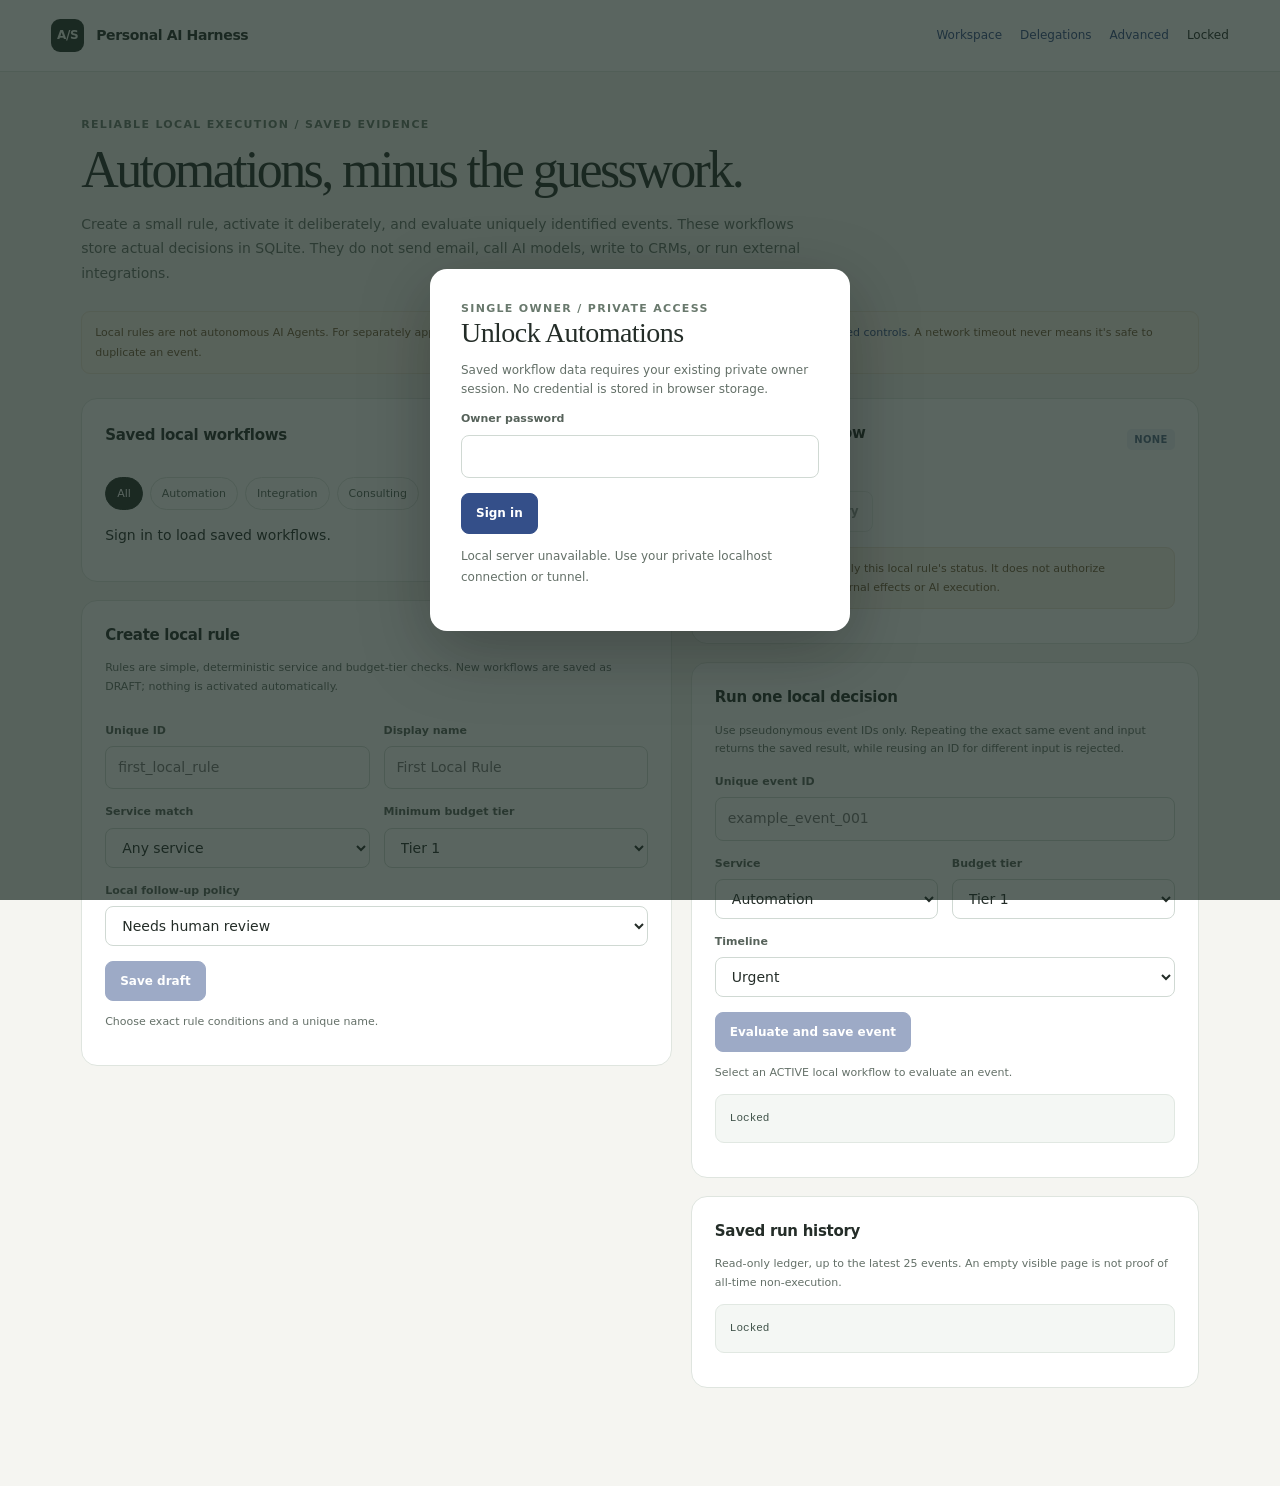
==== web/automations.html @ c01de797 "feat(ui): real categorized local Automation Library with durable event history" ====
<!doctype html>
<html lang="en">
<head>
<meta charset="utf-8">
<meta name="viewport" content="width=device-width, initial-scale=1">
<meta name="referrer" content="no-referrer">
<title>Automations | Personal AI Harness</title>
<style>
:root{font:14px/1.55 Inter,ui-sans-serif,system-ui,-apple-system,"Segoe UI",sans-serif;color:#242d28;background:#f5f5f1;--paper:#fff;--line:#dfe5df;--muted:#647068;--blue:#344f89;--ink:#242d28}
*{box-sizing:border-box}body{margin:0;min-height:100vh}a{color:var(--blue);text-decoration:none}button,input,select{font:inherit}button{cursor:pointer}button:disabled{opacity:.48;cursor:not-allowed}a:focus-visible,button:focus-visible,input:focus-visible,select:focus-visible{outline:3px solid #819bc7;outline-offset:2px}[hidden]{display:none!important}
header{background:#fff;border-bottom:1px solid var(--line);padding:19px clamp(20px,4vw,52px);display:flex;justify-content:space-between;align-items:center;gap:20px;flex-wrap:wrap}.identity{display:flex;align-items:center;gap:12px;font-weight:700;letter-spacing:-.025em}.mark{background:#24302a;color:#f0f6ef;width:33px;height:33px;border-radius:9px;display:grid;place-items:center;font-size:12px}nav{display:flex;align-items:center;gap:18px;font-size:12px;flex-wrap:wrap}
main{max-width:1220px;margin:0 auto;padding:44px clamp(20px,4vw,52px) 80px}.eyebrow{font-size:11px;letter-spacing:.12em;text-transform:uppercase;font-weight:750;color:#69796d}h1{font:400 clamp(33px,4.8vw,52px)/1.13 Georgia,serif;letter-spacing:-.05em;margin:8px 0 12px}h2{font-size:15px;margin:0 0 12px;letter-spacing:-.02em}h3{font-size:13px;margin:0}.lede{max-width:720px;color:var(--muted);line-height:1.75;margin:0 0 26px}
.columns{display:grid;grid-template-columns:minmax(0,1fr) minmax(0,.86fr);gap:19px;align-items:start}.panel{background:#fff;border:1px solid var(--line);border-radius:16px;padding:23px;margin-bottom:18px;min-width:0}.split{display:flex;justify-content:space-between;align-items:center;gap:13px;flex-wrap:wrap}.muted{color:var(--muted);font-size:11px;line-height:1.7}.status{color:var(--muted);font-size:11px;line-height:1.75;overflow-wrap:anywhere}.status.error{color:#a1433c}.notice{background:#f9f5eb;color:#745c39;border:1px solid #ece3d2;border-radius:9px;padding:11px 13px;font-size:11px;line-height:1.75}
.field{margin-top:14px}.field label,label.form-label{display:block;font-size:11px;font-weight:670;color:#56625a;margin:0 0 7px}input,select{width:100%;border:1px solid #d0d9d3;background:white;border-radius:8px;padding:10px 12px;color:var(--ink);outline:none}input:focus,select:focus{border-color:#8198bc;box-shadow:0 0 0 3px #9daed226}.fields{display:grid;grid-template-columns:repeat(2,minmax(0,1fr));gap:0 14px}.wide{grid-column:1/-1}
.button{border:1px solid #d0dad3;background:white;padding:10px 14px;border-radius:8px;color:#26342e;font-size:12px;font-weight:650}.button:hover{background:#f4f7f5}.button.primary{background:var(--blue);border-color:var(--blue);color:#fff}.button.primary:hover{background:#293f70}.buttons{display:flex;gap:8px;align-items:center;flex-wrap:wrap;margin-top:15px}.filters{display:flex;gap:7px;flex-wrap:wrap;margin:15px 0}.filters button{font-size:11px;border:1px solid #dce3dd;border-radius:20px;padding:7px 11px;color:#56655b;background:white}.filters button.active{background:#25312b;border-color:#25312b;color:white}
.cards{display:grid;grid-template-columns:repeat(auto-fit,minmax(215px,1fr));gap:11px}.automation{display:flex;flex-direction:column;gap:9px;text-align:left;padding:17px;border:1px solid #dee5df;border-radius:11px;background:#fff;min-height:143px}.automation:hover,.automation.selected{border-color:#839bb7;background:#f7f9fc}.automation strong{font-size:13px}.automation small{font-size:11px;color:var(--muted)}.automation .meta{margin-top:auto}.tag{display:inline-block;font-size:10px;font-weight:750;letter-spacing:.04em;text-transform:uppercase;background:#eef2f8;color:#516887;border-radius:5px;padding:3px 7px}.tag.draft{background:#f7f2e9;color:#81613e}
dl{display:grid;grid-template-columns:145px 1fr;gap:8px;margin:14px 0;font-size:11px}dt{color:var(--muted)}dd{margin:0;overflow-wrap:anywhere}
.receipt{white-space:pre-wrap;overflow-wrap:anywhere;background:#f4f7f4;border:1px solid #e1e8e2;border-radius:9px;max-height:270px;overflow:auto;font:11px/1.75 ui-monospace,Consolas,monospace;padding:14px;color:#40534a}
.gate{position:fixed;inset:0;background:#172720b5;display:grid;place-items:center;padding:18px;z-index:10}.login{background:#fff;max-width:420px;width:100%;border-radius:17px;padding:31px;box-shadow:0 20px 70px #0004}.login h2{font:400 28px Georgia,serif}.login p{font-size:12px;color:var(--muted)}
@media(max-width:925px){.columns{grid-template-columns:1fr}}@media(max-width:550px){main{padding:29px 15px 60px}.panel{padding:17px}.fields{grid-template-columns:1fr}.filters{gap:5px}dl{grid-template-columns:1fr;gap:1px}dd{margin-bottom:8px}}
</style>
</head>
<body>
<header><div class="identity"><span class="mark">A/S</span>Personal AI Harness</div>
<nav aria-label="Sections"><a href="/workspace">Workspace</a><a href="/delegations">Delegations</a><a href="/mission">Advanced</a><span id="session">Checking session</span><button class="button" id="logout" type="button" hidden>Sign out</button></nav></header>
<main>
 <div class="eyebrow">Reliable local execution / saved evidence</div>
 <h1>Automations, minus the guesswork.</h1>
 <p class="lede">Create a small rule, activate it deliberately, and evaluate uniquely identified events. These workflows store actual decisions in SQLite. They do not send email, call AI models, write to CRMs, or run external integrations.</p>
 <div class="notice">Local rules are not autonomous AI Agents. For separately approved schedules, provider connections and outbound delivery, use <a href="/mission">Advanced controls</a>. A network timeout never means it's safe to duplicate an event.</div>
 <div class="columns" style="margin-top:24px">
  <div>
   <section class="panel" aria-label="Saved local workflows">
    <div class="split"><h2>Saved local workflows</h2><button class="button" id="refresh" type="button">Refresh</button></div>
    <div class="filters" aria-label="Service filters"><button type="button" class="active" data-filter="all">All</button><button type="button" data-filter="automation">Automation</button><button type="button" data-filter="integration">Integration</button><button type="button" data-filter="consulting">Consulting</button></div>
    <div class="cards" id="workflows" aria-live="polite"><span class="status">Sign in to load saved workflows.</span></div>
    <p id="workflow-count" class="status"></p>
   </section>
   <section class="panel" aria-label="Create a local rule">
    <h2>Create local rule</h2>
    <p class="muted">Rules are simple, deterministic service and budget-tier checks. New workflows are saved as DRAFT; nothing is activated automatically.</p>
    <form id="create-form" class="fields">
     <div class="field"><label for="new-id">Unique ID</label><input id="new-id" required maxlength="40" pattern="[a-z][a-z0-9_-]{2,39}" autocomplete="off" spellcheck="false" placeholder="first_local_rule"></div>
     <div class="field"><label for="new-name">Display name</label><input id="new-name" required maxlength="50" pattern="[A-Za-z0-9][A-Za-z0-9 ]{2,49}" autocomplete="off" placeholder="First Local Rule"></div>
     <div class="field"><label for="new-filter">Service match</label><select id="new-filter"><option value="any">Any service</option><option value="automation">Automation</option><option value="integration">Integration</option><option value="consulting">Consulting</option></select></div>
     <div class="field"><label for="new-budget">Minimum budget tier</label><select id="new-budget"><option value="1">Tier 1</option><option value="2">Tier 2</option><option value="3">Tier 3</option></select></div>
     <div class="field wide"><label for="new-policy">Local follow-up policy</label><select id="new-policy"><option value="review_required">Needs human review</option><option value="draft_only">Draft-only decision</option></select></div>
     <div class="wide buttons"><button class="button primary" id="create" type="submit">Save draft</button></div>
    </form>
    <p id="create-status" class="status" role="status" aria-live="polite">Choose exact rule conditions and a unique name.</p>
   </section>
  </div>
  <div>
   <section class="panel" aria-label="Current rule">
    <div class="split"><h2>Selected workflow</h2><span id="chosen-status" class="tag">None</span></div>
    <div id="workflow-details" class="status">Choose a saved rule to inspect its exact settings, version, and run count.</div>
    <div class="buttons"><button class="button primary" id="activate" type="button" hidden>Activate reviewed rule</button><button class="button" id="refresh-history" type="button" disabled>Inspect run history</button></div>
    <p class="notice" style="margin-top:15px">Activation changes only this local rule's status. It does not authorize scheduled tasks, external effects or AI execution.</p>
   </section>
   <section class="panel" aria-label="Evaluate one event">
    <h2>Run one local decision</h2>
    <p class="muted">Use pseudonymous event IDs only. Repeating the exact same event and input returns the saved result, while reusing an ID for different input is rejected.</p>
    <form id="run-form">
     <div class="field"><label for="event-id">Unique event ID</label><input id="event-id" required maxlength="60" pattern="[A-Za-z0-9_-]{3,60}" autocomplete="off" spellcheck="false" placeholder="example_event_001"></div>
     <div class="fields">
      <div class="field"><label for="service">Service</label><select id="service"><option value="automation">Automation</option><option value="integration">Integration</option><option value="consulting">Consulting</option></select></div>
      <div class="field"><label for="budget">Budget tier</label><select id="budget"><option value="1">Tier 1</option><option value="2">Tier 2</option><option value="3">Tier 3</option></select></div>
      <div class="field wide"><label for="timeline">Timeline</label><select id="timeline"><option value="urgent">Urgent</option><option value="soon">Soon</option><option value="flexible">Flexible</option></select></div>
     </div>
     <div class="buttons"><button class="button primary" id="run" type="submit" disabled>Evaluate and save event</button></div>
    </form>
    <p id="run-status" class="status" role="status" aria-live="polite">Select an ACTIVE local workflow to evaluate an event.</p>
    <pre id="receipt" class="receipt" aria-live="polite">No event evaluated in this session.</pre>
   </section>
   <section class="panel" aria-label="Saved evidence">
    <h2>Saved run history</h2>
    <p class="muted">Read-only ledger, up to the latest 25 events. An empty visible page is not proof of all-time non-execution.</p>
    <pre id="history" class="receipt" aria-live="polite">Choose a workflow and inspect history.</pre>
   </section>
  </div>
 </div>
</main>
<div id="gate" class="gate"><form id="login-form" class="login"><div class="eyebrow">Single owner / private access</div><h2>Unlock Automations</h2><p>Saved workflow data requires your existing private owner session. No credential is stored in browser storage.</p><label class="form-label" for="password">Owner password</label><input id="password" type="password" autocomplete="current-password" required><div class="buttons"><button class="button primary" id="login" type="submit">Sign in</button></div><p id="login-status" class="status" role="status" aria-live="polite"></p></form></div>
<script>
"use strict";
const el=id=>document.getElementById(id);
let csrf="",items=[],current=null,filter="all",busy=false,sessionEpoch=0;
function setStatus(id,value,error=false){const t=el(id);t.textContent=value;t.classList.toggle("error",error)}
function lock(message){
 csrf="";sessionEpoch++;items=[];current=null;busy=false;
 el("gate").hidden=false;el("logout").hidden=true;el("session").textContent="Locked";
 el("workflows").textContent="Sign in to load saved workflows.";el("workflow-count").textContent="";
 el("workflow-details").textContent="Locked";el("history").textContent="Locked";
 el("receipt").textContent="Locked";el("chosen-status").textContent="None";
 el("password").value="";el("event-id").value="";
 setStatus("login-status",message||"Sign in to continue.");setControls();
}
async function api(path,body){
 const method=body===undefined?"GET":"POST",headers={};
 if(method==="POST"){headers["Content-Type"]="application/json";headers["X-AAS-CSRF"]=csrf}
 let response;try{response=await fetch(path,{method,headers,credentials:"same-origin",cache:"no-store",
 ...(body===undefined?{}:{body:JSON.stringify(body)})})}catch(e){throw Error("connection_failed")}
 let data;try{data=await response.json()}catch(e){throw Error("invalid_server_response")}
 if(!response.ok){if(response.status===401)lock("Session expired. Sign in again.");throw Error(data.error||"request_failed")}
 return data;
}
function setControls(){
 const usable=!!csrf&&!busy;
 el("refresh").disabled=!usable;el("create").disabled=!usable;
 el("run").disabled=!usable||current?.status!=="ACTIVE";
 el("refresh-history").disabled=!usable||!current;
 el("activate").hidden=current?.status!=="DRAFT";el("activate").disabled=!usable||current?.status!=="DRAFT";
}
function renderItems(){
 const list=el("workflows");list.replaceChildren();
 const filtered=items.filter(w=>filter==="all"||w.service_filter===filter);
 el("workflow-count").textContent=filtered.length+" shown · "+items.length+" saved (maximum 50)";
 if(!filtered.length){list.textContent=items.length?"No workflows match this category.":"No saved workflows yet. Create a local draft below.";return}
 for(const w of filtered){
  const card=document.createElement("button");card.type="button";
  card.className="automation"+(w.workflow_id===current?.workflow_id?" selected":"");
  const tag=document.createElement("span");tag.className="tag"+(w.status==="DRAFT"?" draft":"");tag.textContent=w.status;
  const title=document.createElement("strong");title.textContent=w.display_name;
  const details=document.createElement("small");details.textContent=(w.service_filter==="any"?"All services":w.service_filter)+
   " · minimum tier "+w.min_budget_tier;
  const meta=document.createElement("small");meta.className="meta";meta.textContent="Version "+w.version+" · "+w.run_count+" saved runs";
  card.append(tag,title,details,meta);
  card.addEventListener("click",()=>chooseWorkflow(w));list.append(card);
 }
}
function chooseWorkflow(w){
 if(!w)return;
 const previous=current?.workflow_id;
 current=w;el("chosen-status").textContent=w.status;
 const detail=el("workflow-details");detail.replaceChildren();
 const caption=document.createElement("p");caption.textContent=w.display_name+" ("+w.workflow_id+")";detail.append(caption);
 const data=[["Service filter",w.service_filter],["Minimum budget tier",w.min_budget_tier],
  ["Local policy",w.followup_policy],["Status",w.status],["Version",w.version],
  ["Recorded run count",w.run_count],["Control epoch",w.control_epoch]];
 const list=document.createElement("dl");
 for(const [a,b] of data){const dt=document.createElement("dt"),dd=document.createElement("dd");dt.textContent=a;dd.textContent=String(b);list.append(dt,dd)}
 detail.append(list);
 if(previous!==w.workflow_id){el("history").textContent="Choose Inspect run history to load the actual ledger.";
 el("receipt").textContent="No event evaluated for the newly selected workflow.";
 setStatus("run-status",w.status==="ACTIVE"?"Ready to evaluate an event once.":"Activate the reviewed draft first.");
 }
 renderItems();setControls();
}
async function refreshWorkflows(preferred){
 if(!csrf)return;
 const epoch=sessionEpoch;
 try{
  const data=await api("/api/local-workflows");
  if(!csrf||sessionEpoch!==epoch)return;
  if(data.mode!=="LOCAL_RULE_CORE"||!Array.isArray(data.workflows))throw Error("unrecognized_workflow_contract");
  items=data.workflows;
  const target=items.find(x=>x.workflow_id===(preferred||current?.workflow_id));
  if(target)chooseWorkflow(target);
  else{current=null;el("chosen-status").textContent="None";el("workflow-details").textContent="Select a saved rule.";renderItems();setControls()}
 }catch(e){el("workflows").textContent="Real local workflow catalog unavailable: "+e.message;setStatus("create-status","Cannot verify local rules.",true)}
}
async function loadHistory(){
 const w=current;if(!csrf||!w||busy)return;
 const epoch=sessionEpoch;
 try{
  const data=await api("/api/local-history?workflow_id="+encodeURIComponent(w.workflow_id));
  if(!csrf||epoch!==sessionEpoch||current?.workflow_id!==w.workflow_id)return;
  if(data.status!=="LOCAL_HISTORY"||!Array.isArray(data.runs))throw Error("invalid_history");
  const lines=["Workflow "+w.workflow_id+" · total "+data.total+" saved runs · latest "+data.runs.length,""];
  for(const x of data.runs){lines.push(x.event_id+" · "+x.decision+"\nReason: "+x.reason+
   "\nService: "+x.service_code+" · Tier "+x.budget_tier+" · "+x.timeline+
   "\nSaved: "+x.created_at+" · workflow version "+x.workflow_version,"")}
  el("history").textContent=lines.length>2?lines.join("\n"):"No previously saved events.";
 }catch(e){el("history").textContent="Run history not available: "+e.message}
}
async function createWorkflow(event){
 event.preventDefault();if(!csrf||busy)return;
 const body={workflow_id:el("new-id").value.trim(),display_name:el("new-name").value.trim(),
  service_filter:el("new-filter").value,min_budget_tier:Number(el("new-budget").value),
  followup_policy:el("new-policy").value};
 busy=true;setControls();setStatus("create-status","Saving new local-only draft…");
 try{
  const result=await api("/api/local-create",body);
  if(result.status!=="CREATED_DRAFT"||result.external_dispatch_count!==0)throw Error("create_outcome_unexpected_check_catalog");
  setStatus("create-status","Draft "+body.workflow_id+" saved. Review and activate it separately.");
  el("create-form").reset();await refreshWorkflows(body.workflow_id);
 }catch(e){setStatus("create-status","Creation not confirmed: "+e.message+". Inspect saved workflows before trying again.",true)}
 finally{busy=false;setControls()}
}
async function activateWorkflow(){
 const w=current;if(!csrf||busy||w?.status!=="DRAFT")return;
 if(!confirm("Activate exactly this LOCAL rule?\n\n"+w.display_name+" · "+w.workflow_id+
  "\nService: "+w.service_filter+"\nMinimum tier: "+w.min_budget_tier+
  "\nPolicy: "+w.followup_policy+"\n\nNo external requests or autonomous dispatch."))return;
 busy=true;setControls();
 try{
  const result=await api("/api/local-activate",{workflow_id:w.workflow_id,expected_version:w.version});
  if(result.status!=="ACTIVE_LOCAL"||result.external_dispatch_count!==0)throw Error("activation_outcome_unexpected");
  setStatus("run-status","Rule activated locally. No event evaluated yet.");
  await refreshWorkflows(w.workflow_id);
 }catch(e){setStatus("run-status","Activation outcome not verified: "+e.message+". Inspect the catalog.",true)}
 finally{busy=false;setControls()}
}
async function runEvent(event){
 event.preventDefault();const w=current;if(!csrf||busy||w?.status!=="ACTIVE")return;
 const body={workflow_id:w.workflow_id,event_id:el("event-id").value.trim(),service_code:el("service").value,
  budget_tier:Number(el("budget").value),timeline:el("timeline").value};
 if(!confirm("Record ONE deterministic LOCAL decision?\n\nWorkflow: "+body.workflow_id+"\nEvent ID: "+body.event_id+
  "\nService: "+body.service_code+" · tier "+body.budget_tier+" · "+body.timeline+
  "\n\nNo AI calls, email, external APIs, or automatic retries."))return;
 busy=true;setControls();setStatus("run-status","Evaluating and recording local rule…");
 try{
  const result=await api("/api/local-run",body);
  if(!["RECORDED_LOCAL","REPLAYED_LOCAL"].includes(result.status)||result.external_dispatch_count!==0)
   throw Error("run_receipt_unexpected_check_history");
  el("receipt").textContent="SAVED LOCAL RECEIPT\n"+JSON.stringify(result,null,2);
  setStatus("run-status",result.status==="REPLAYED_LOCAL"?"Exact event already existed. Returned its original saved decision.":"New local decision stored, with no external action.");
  await refreshWorkflows(w.workflow_id);await loadHistory();
 }catch(e){
  setStatus("run-status","No verified new result: "+e.message+". Inspect run history. Do not change IDs just to retry.",true);
  el("receipt").textContent="Outcome not confirmed. Inspect the server's saved run history.";
 }finally{busy=false;setControls()}
}
async function unlock(){
 el("gate").hidden=true;el("logout").hidden=false;el("session").textContent="Private local session";
 el("password").value="";setControls();await refreshWorkflows();
}
el("login-form").addEventListener("submit",async e=>{
 e.preventDefault();el("login").disabled=true;
 try{
  const r=await fetch("/api/operator-login",{method:"POST",credentials:"same-origin",cache:"no-store",
   headers:{"Content-Type":"application/json"},body:JSON.stringify({password:el("password").value})});
  const data=await r.json();if(!r.ok)throw Error(data.error||"login_failed");
  csrf=data.csrf_token;sessionEpoch++;await unlock();
 }catch(error){setStatus("login-status","Cannot sign in: "+error.message,true)}
 finally{el("password").value="";el("login").disabled=false}
});
el("logout").addEventListener("click",async()=>{try{await api("/api/operator-logout",{})}catch(e){}lock("Signed out.")});
for(const button of document.querySelectorAll(".filters button")){
 button.addEventListener("click",()=>{
  filter=button.dataset.filter;
  for(const other of document.querySelectorAll(".filters button"))other.classList.toggle("active",other===button);
  renderItems();
 });
}
el("refresh").addEventListener("click",()=>refreshWorkflows());
el("refresh-history").addEventListener("click",loadHistory);
el("create-form").addEventListener("submit",createWorkflow);
el("activate").addEventListener("click",activateWorkflow);
el("run-form").addEventListener("submit",runEvent);
(async()=>{
 try{
  const r=await fetch("/api/operator-session",{credentials:"same-origin",cache:"no-store"}),data=await r.json();
  if(data.authenticated&&data.csrf_token){csrf=data.csrf_token;sessionEpoch++;await unlock()}
  else lock("Enter the private owner password.");
 }catch(e){lock("Local server unavailable. Use your private localhost connection or tunnel.")}
})();
</script>
</body>
</html>
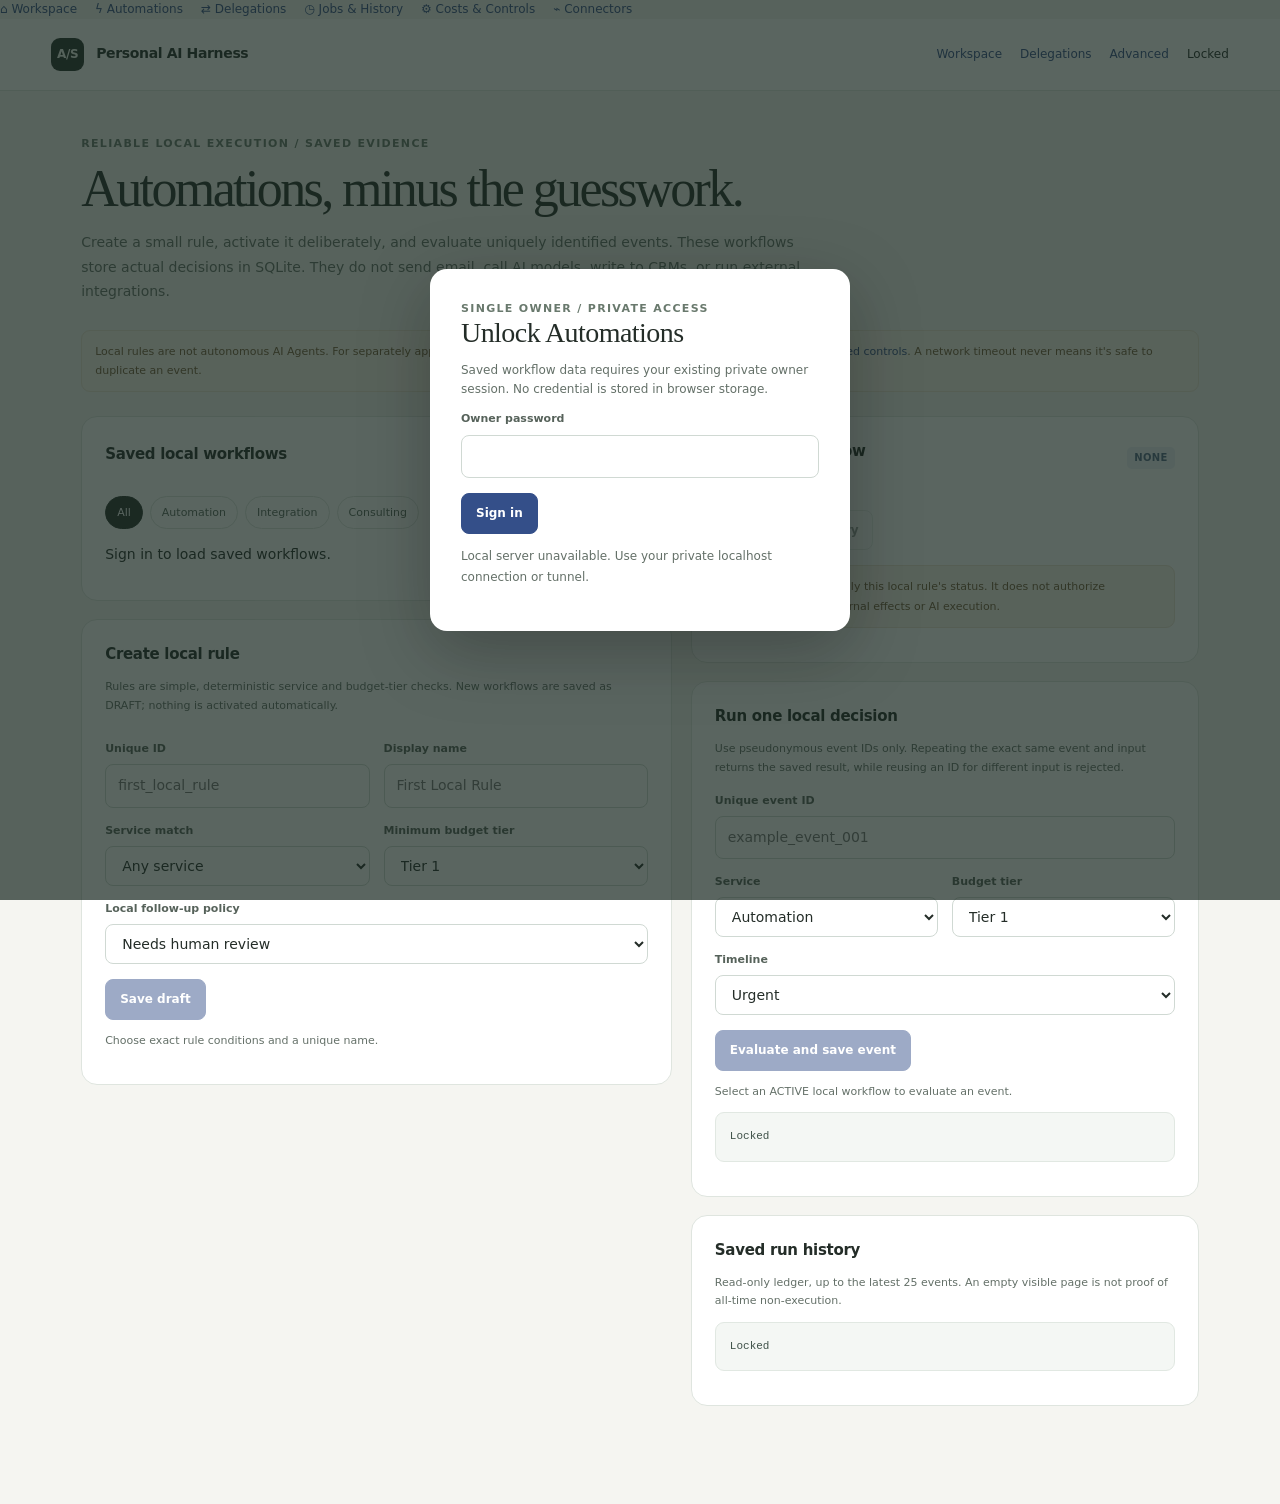
==== commit 8eb6c6b4: "UI: connect automations to unified lavender module navigation" ====
--- a/web/automations.html
+++ b/web/automations.html
@@ -19,8 +19,9 @@
 .gate{position:fixed;inset:0;background:#172720b5;display:grid;place-items:center;padding:18px;z-index:10}.login{background:#fff;max-width:420px;width:100%;border-radius:17px;padding:31px;box-shadow:0 20px 70px #0004}.login h2{font:400 28px Georgia,serif}.login p{font-size:12px;color:var(--muted)}
 @media(max-width:925px){.columns{grid-template-columns:1fr}}@media(max-width:550px){main{padding:29px 15px 60px}.panel{padding:17px}.fields{grid-template-columns:1fr}.filters{gap:5px}dl{grid-template-columns:1fr;gap:1px}dd{margin-bottom:8px}}
 </style>
+<link rel="stylesheet" href="/assets/studio-pages.css">
 </head>
-<body>
+<body data-studio-module="automations"><nav class="studio-module-nav" aria-label="Navigasi modul Studio"><a href="/workspace">⌂ Workspace</a><a href="/automations" aria-current="page">ϟ Automations</a><a href="/delegations">⇄ Delegations</a><a href="/jobs">◷ Jobs & History</a><a href="/mission">⚙ Costs & Controls</a><a href="/handoff">⌁ Connectors</a></nav>
 <header><div class="identity"><span class="mark">A/S</span>Personal AI Harness</div>
 <nav aria-label="Sections"><a href="/workspace">Workspace</a><a href="/delegations">Delegations</a><a href="/mission">Advanced</a><span id="session">Checking session</span><button class="button" id="logout" type="button" hidden>Sign out</button></nav></header>
 <main>
@@ -215,11 +216,11 @@
    throw Error("run_receipt_unexpected_check_history");
   el("receipt").textContent="SAVED LOCAL RECEIPT\n"+JSON.stringify(result,null,2);
   setStatus("run-status",result.status==="REPLAYED_LOCAL"?"Exact event already existed. Returned its original saved decision.":"New local decision stored, with no external action.");
-  await refreshWorkflows(w.workflow_id);await loadHistory();
+  await refreshWorkflows(w.workflow_id);
  }catch(e){
   setStatus("run-status","No verified new result: "+e.message+". Inspect run history. Do not change IDs just to retry.",true);
   el("receipt").textContent="Outcome not confirmed. Inspect the server's saved run history.";
- }finally{busy=false;setControls()}
+ }finally{busy=false;setControls();if(csrf&&current?.workflow_id===w.workflow_id)await loadHistory()}
 }
 async function unlock(){
  el("gate").hidden=true;el("logout").hidden=false;el("session").textContent="Private local session";
